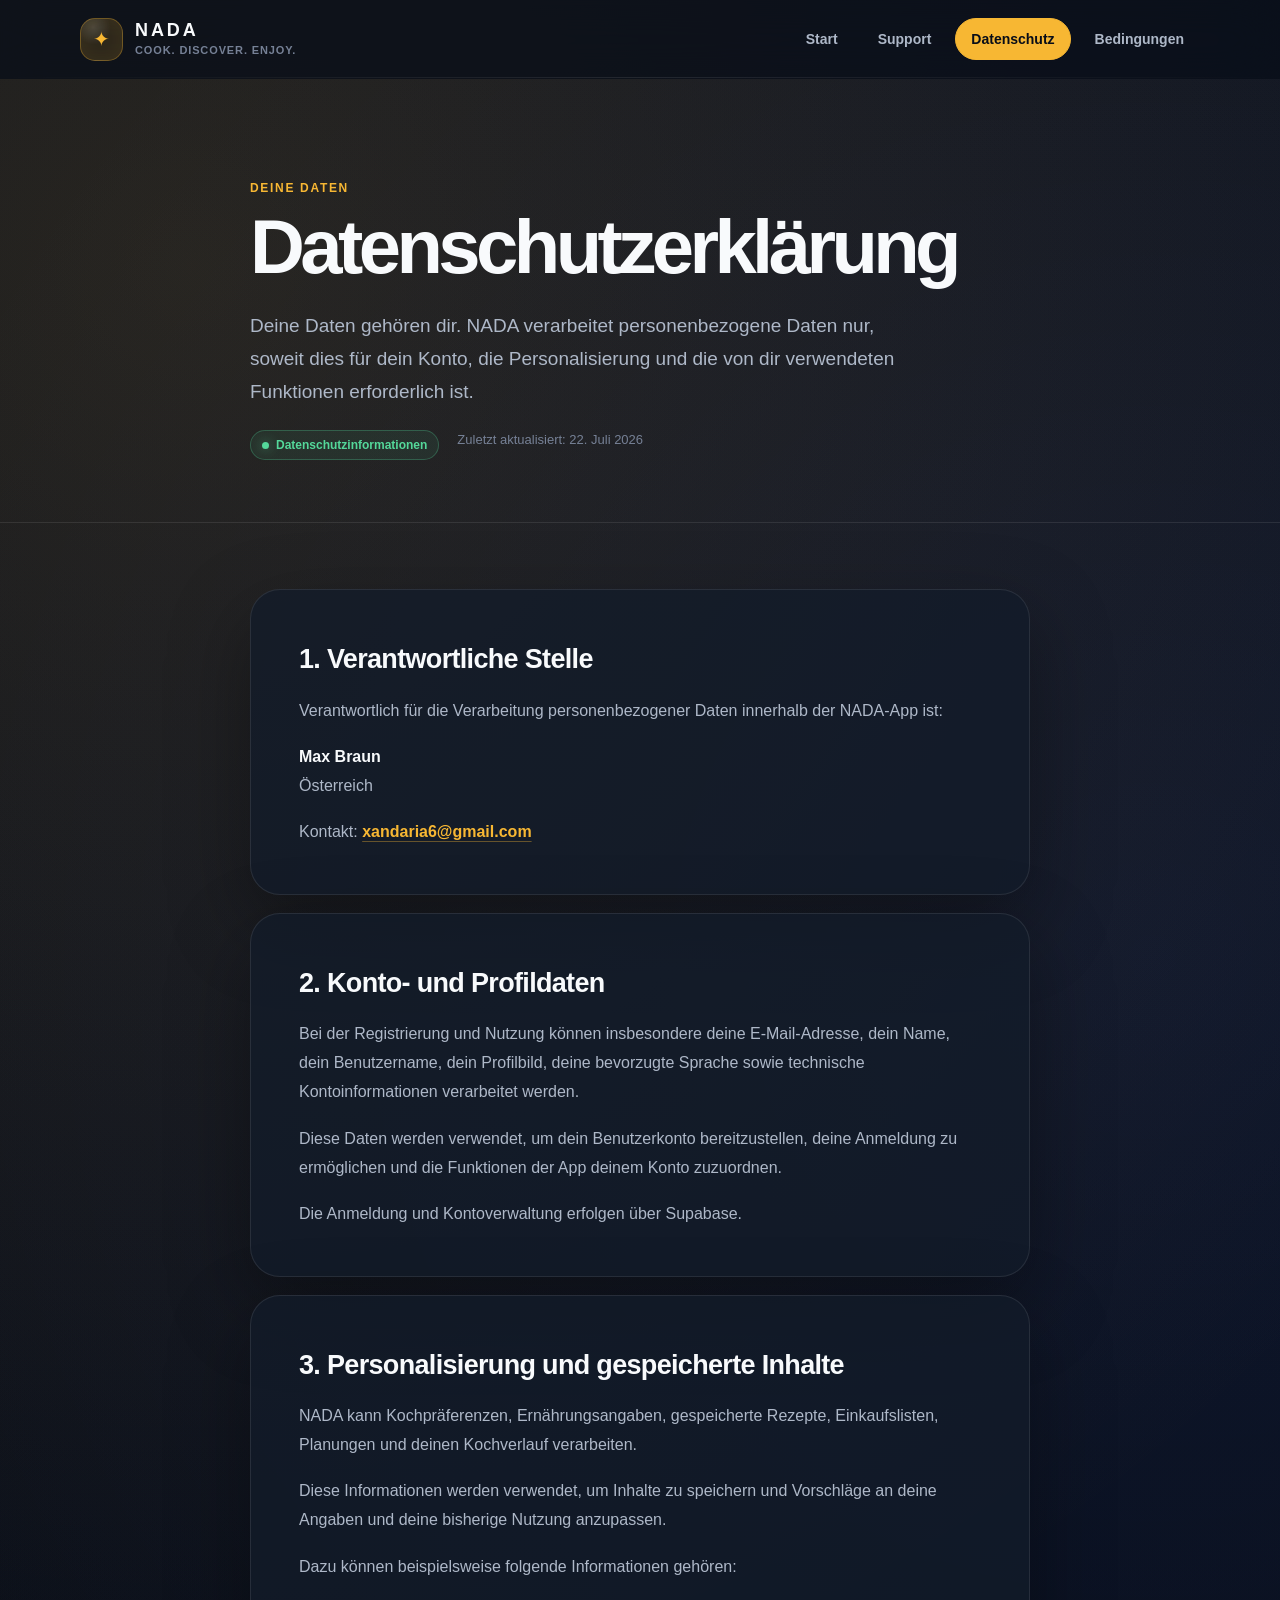
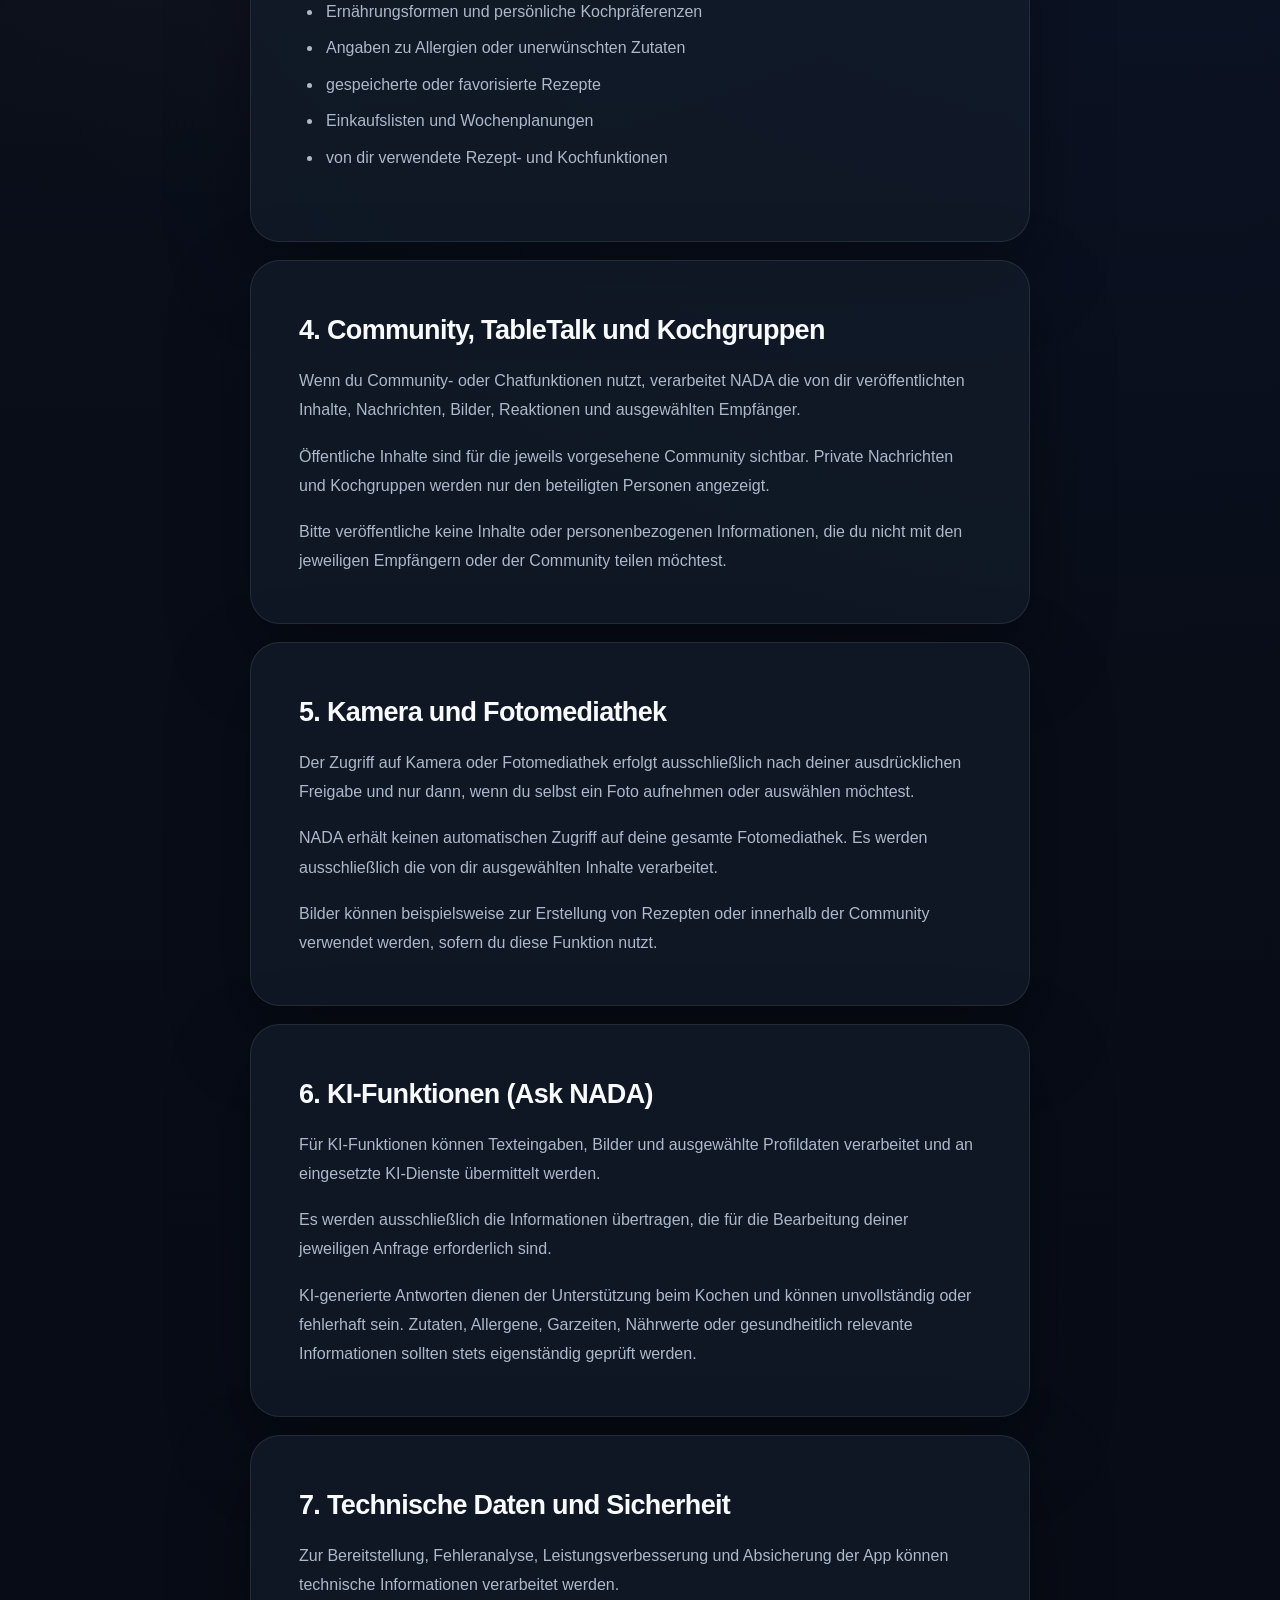
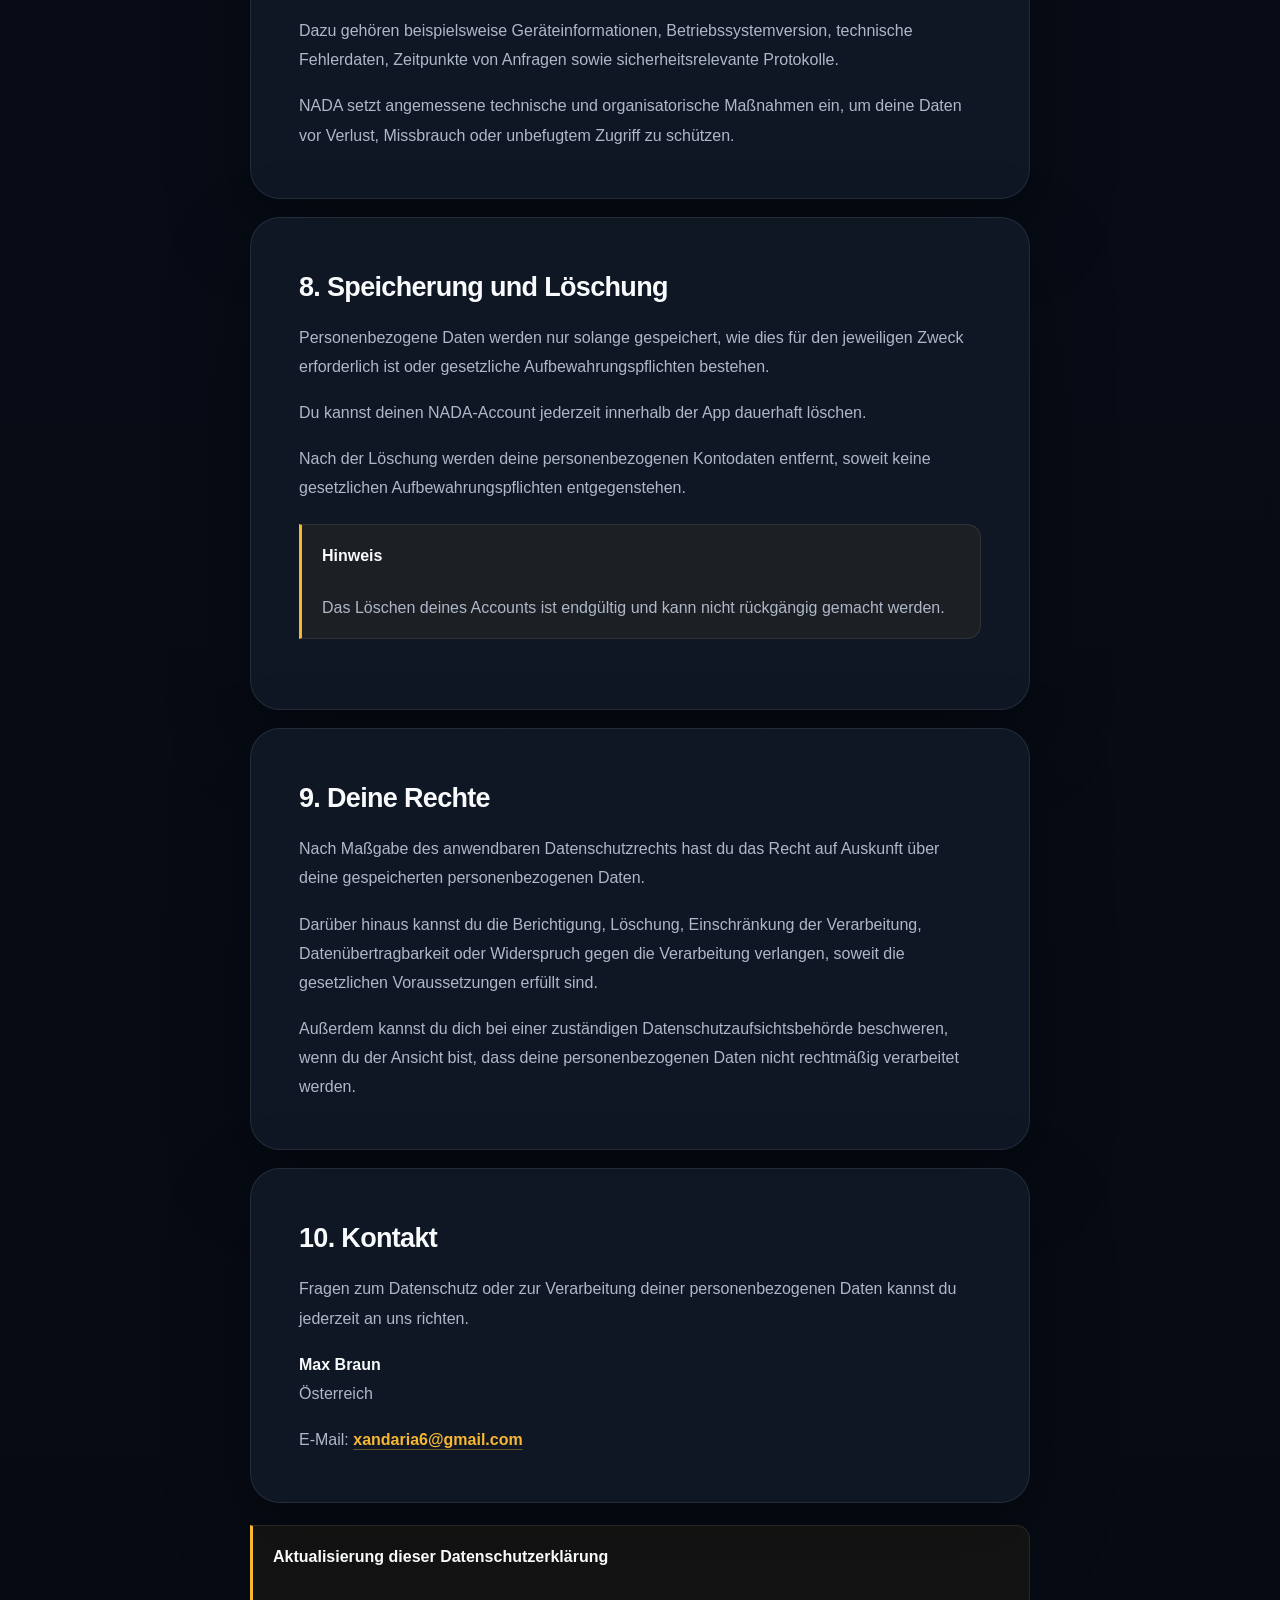
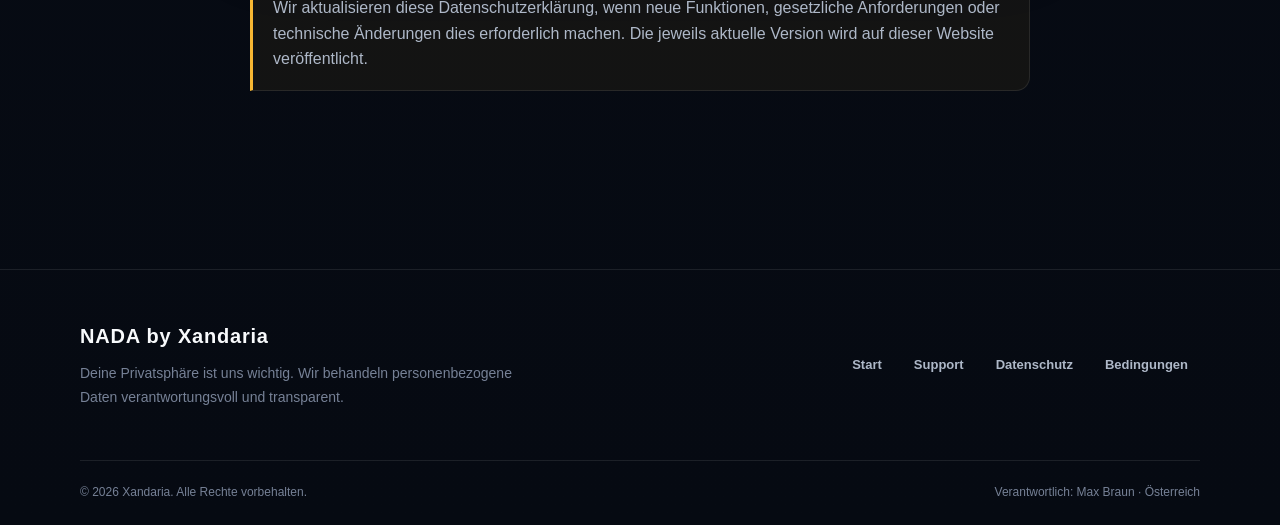
==== privacy.html @ f69afe4d "Add Nada privacy" ====
<!DOCTYPE html>
<html lang="de">
  <head>
    <meta charset="UTF-8" />

    <meta
      name="viewport"
      content="width=device-width, initial-scale=1"
    />

    <meta
      name="description"
      content="Datenschutzerklärung der NADA Koch-App von Xandaria. Informationen zu Kontodaten, Personalisierung, Community-Funktionen, Kamera, KI-Diensten und deinen Datenschutzrechten."
    />

    <meta name="theme-color" content="#080d18" />

    <title>Datenschutzerklärung – NADA</title>

    <link rel="stylesheet" href="styles.css" />
  </head>

  <body>
    <a class="skip-link" href="#main-content">
      Zum Inhalt springen
    </a>

    <header class="site-header">
      <div class="site-shell navigation">
        <a
          class="brand"
          href="index.html"
          aria-label="NADA Startseite"
        >
          <span
            class="brand-mark"
            aria-hidden="true"
          >
            <span>✦</span>
          </span>

          <span class="brand-copy">
            <span class="brand-name">
              NADA
            </span>

            <span class="brand-tagline">
              Cook. Discover. Enjoy.
            </span>
          </span>
        </a>

        <nav
          class="navigation-links"
          aria-label="Hauptnavigation"
        >
          <a
            class="navigation-link"
            href="index.html"
          >
            Start
          </a>

          <a
            class="navigation-link"
            href="support.html"
          >
            Support
          </a>

          <a
            class="navigation-link active"
            href="privacy.html"
            aria-current="page"
          >
            Datenschutz
          </a>

          <a
            class="navigation-link"
            href="terms.html"
          >
            Bedingungen
          </a>
        </nav>

        <a
          class="mobile-menu"
          href="index.html"
          aria-label="Zur Startseite"
        >
          ←
        </a>
      </div>
    </header>

    <main id="main-content">
      <section class="page-hero">
        <div class="reading-shell">
          <div class="page-hero-inner">
            <p class="section-kicker">
              Deine Daten
            </p>

            <h1 class="page-title">
              Datenschutzerklärung
            </h1>

            <p class="page-description">
              Deine Daten gehören dir. NADA verarbeitet
              personenbezogene Daten nur, soweit dies
              für dein Konto, die Personalisierung und
              die von dir verwendeten Funktionen
              erforderlich ist.
            </p>

            <div class="meta-row">
              <span class="status-pill">
                <span
                  class="status-dot"
                  aria-hidden="true"
                ></span>

                Datenschutzinformationen
              </span>

              <span>
                Zuletzt aktualisiert:
                22. Juli 2026
              </span>
            </div>
          </div>
        </div>
      </section>

      <section class="section-compact section-divider">
        <div class="reading-shell">
          <div class="content-card">
            <h2>
              1. Verantwortliche Stelle
            </h2>

            <p>
              Verantwortlich für die Verarbeitung
              personenbezogener Daten innerhalb der
              NADA-App ist:
            </p>

            <p>
              <strong>Max Braun</strong><br />
              Österreich
            </p>

            <p>
              Kontakt:
              <a
                class="text-link"
                href="mailto:xandaria6@gmail.com"
              >
                xandaria6@gmail.com
              </a>
            </p>
          </div>

          <div class="content-card">
            <h2>
              2. Konto- und Profildaten
            </h2>

            <p>
              Bei der Registrierung und Nutzung können
              insbesondere deine E-Mail-Adresse, dein
              Name, dein Benutzername, dein Profilbild,
              deine bevorzugte Sprache sowie technische
              Kontoinformationen verarbeitet werden.
            </p>

            <p>
              Diese Daten werden verwendet, um dein
              Benutzerkonto bereitzustellen, deine
              Anmeldung zu ermöglichen und die
              Funktionen der App deinem Konto
              zuzuordnen.
            </p>

            <p>
              Die Anmeldung und Kontoverwaltung erfolgen
              über Supabase.
            </p>
          </div>

          <div class="content-card">
            <h2>
              3. Personalisierung und gespeicherte Inhalte
            </h2>

            <p>
              NADA kann Kochpräferenzen,
              Ernährungsangaben, gespeicherte Rezepte,
              Einkaufslisten, Planungen und deinen
              Kochverlauf verarbeiten.
            </p>

            <p>
              Diese Informationen werden verwendet, um
              Inhalte zu speichern und Vorschläge an
              deine Angaben und deine bisherige Nutzung
              anzupassen.
            </p>

            <p>
              Dazu können beispielsweise folgende
              Informationen gehören:
            </p>

            <ul>
              <li>
                Ernährungsformen und persönliche
                Kochpräferenzen
              </li>

              <li>
                Angaben zu Allergien oder unerwünschten
                Zutaten
              </li>

              <li>
                gespeicherte oder favorisierte Rezepte
              </li>

              <li>
                Einkaufslisten und Wochenplanungen
              </li>

              <li>
                von dir verwendete Rezept- und
                Kochfunktionen
              </li>
            </ul>
          </div>

          <div class="content-card">
            <h2>
              4. Community, TableTalk und Kochgruppen
            </h2>

            <p>
              Wenn du Community- oder Chatfunktionen
              nutzt, verarbeitet NADA die von dir
              veröffentlichten Inhalte, Nachrichten,
              Bilder, Reaktionen und ausgewählten
              Empfänger.
            </p>

            <p>
              Öffentliche Inhalte sind für die jeweils
              vorgesehene Community sichtbar. Private
              Nachrichten und Kochgruppen werden nur den
              beteiligten Personen angezeigt.
            </p>

            <p>
              Bitte veröffentliche keine Inhalte oder
              personenbezogenen Informationen, die du
              nicht mit den jeweiligen Empfängern oder
              der Community teilen möchtest.
            </p>
          </div>
                    <div class="content-card">
            <h2>
              5. Kamera und Fotomediathek
            </h2>

            <p>
              Der Zugriff auf Kamera oder Fotomediathek
              erfolgt ausschließlich nach deiner
              ausdrücklichen Freigabe und nur dann,
              wenn du selbst ein Foto aufnehmen oder
              auswählen möchtest.
            </p>

            <p>
              NADA erhält keinen automatischen Zugriff
              auf deine gesamte Fotomediathek.
              Es werden ausschließlich die von dir
              ausgewählten Inhalte verarbeitet.
            </p>

            <p>
              Bilder können beispielsweise zur
              Erstellung von Rezepten oder innerhalb
              der Community verwendet werden,
              sofern du diese Funktion nutzt.
            </p>
          </div>

          <div class="content-card">
            <h2>
              6. KI-Funktionen (Ask NADA)
            </h2>

            <p>
              Für KI-Funktionen können Texteingaben,
              Bilder und ausgewählte Profildaten
              verarbeitet und an eingesetzte
              KI-Dienste übermittelt werden.
            </p>

            <p>
              Es werden ausschließlich die
              Informationen übertragen,
              die für die Bearbeitung deiner
              jeweiligen Anfrage erforderlich sind.
            </p>

            <p>
              KI-generierte Antworten dienen der
              Unterstützung beim Kochen und können
              unvollständig oder fehlerhaft sein.
              Zutaten, Allergene, Garzeiten,
              Nährwerte oder gesundheitlich
              relevante Informationen sollten
              stets eigenständig geprüft werden.
            </p>
          </div>

          <div class="content-card">
            <h2>
              7. Technische Daten und Sicherheit
            </h2>

            <p>
              Zur Bereitstellung, Fehleranalyse,
              Leistungsverbesserung und Absicherung
              der App können technische Informationen
              verarbeitet werden.
            </p>

            <p>
              Dazu gehören beispielsweise
              Geräteinformationen,
              Betriebssystemversion,
              technische Fehlerdaten,
              Zeitpunkte von Anfragen sowie
              sicherheitsrelevante Protokolle.
            </p>

            <p>
              NADA setzt angemessene technische
              und organisatorische Maßnahmen ein,
              um deine Daten vor Verlust,
              Missbrauch oder unbefugtem Zugriff
              zu schützen.
            </p>
          </div>

          <div class="content-card">
            <h2>
              8. Speicherung und Löschung
            </h2>

            <p>
              Personenbezogene Daten werden nur
              solange gespeichert,
              wie dies für den jeweiligen Zweck
              erforderlich ist oder gesetzliche
              Aufbewahrungspflichten bestehen.
            </p>

            <p>
              Du kannst deinen NADA-Account
              jederzeit innerhalb der App
              dauerhaft löschen.
            </p>

            <p>
              Nach der Löschung werden deine
              personenbezogenen Kontodaten
              entfernt, soweit keine gesetzlichen
              Aufbewahrungspflichten entgegenstehen.
            </p>

            <div class="notice">

              <strong>
                Hinweis
              </strong>

              <br><br>

              Das Löschen deines Accounts
              ist endgültig und kann nicht
              rückgängig gemacht werden.

            </div>

          </div>
                    <div class="content-card">
            <h2>
              9. Deine Rechte
            </h2>

            <p>
              Nach Maßgabe des anwendbaren
              Datenschutzrechts hast du das Recht auf
              Auskunft über deine gespeicherten
              personenbezogenen Daten.
            </p>

            <p>
              Darüber hinaus kannst du die
              Berichtigung, Löschung,
              Einschränkung der Verarbeitung,
              Datenübertragbarkeit oder Widerspruch
              gegen die Verarbeitung verlangen,
              soweit die gesetzlichen
              Voraussetzungen erfüllt sind.
            </p>

            <p>
              Außerdem kannst du dich bei einer
              zuständigen Datenschutzaufsichtsbehörde
              beschweren, wenn du der Ansicht bist,
              dass deine personenbezogenen Daten
              nicht rechtmäßig verarbeitet werden.
            </p>
          </div>

          <div class="content-card">
            <h2>
              10. Kontakt
            </h2>

            <p>
              Fragen zum Datenschutz oder zur
              Verarbeitung deiner personenbezogenen
              Daten kannst du jederzeit an uns
              richten.
            </p>

            <p>

              <strong>Max Braun</strong><br>
              Österreich

            </p>

            <p>

              E-Mail:

              <a
                class="text-link"
                href="mailto:xandaria6@gmail.com"
              >
                xandaria6@gmail.com
              </a>

            </p>

          </div>

          <div class="notice">

            <strong>
              Aktualisierung dieser Datenschutzerklärung
            </strong>

            <br><br>

            Wir aktualisieren diese
            Datenschutzerklärung,
            wenn neue Funktionen,
            gesetzliche Anforderungen
            oder technische Änderungen
            dies erforderlich machen.

            Die jeweils aktuelle Version
            wird auf dieser Website veröffentlicht.

          </div>

        </div>
      </section>

    </main>

    <footer class="site-footer">

      <div class="site-shell footer-inner">

        <div class="footer-brand">

          <p class="footer-title">

            NADA by Xandaria

          </p>

          <p class="footer-description">

            Deine Privatsphäre ist uns wichtig.
            Wir behandeln personenbezogene Daten
            verantwortungsvoll und transparent.

          </p>

        </div>

        <nav
          class="footer-links"
          aria-label="Footer Navigation"
        >

          <a
            class="footer-link"
            href="index.html"
          >
            Start
          </a>

          <a
            class="footer-link"
            href="support.html"
          >
            Support
          </a>

          <a
            class="footer-link"
            href="privacy.html"
          >
            Datenschutz
          </a>

          <a
            class="footer-link"
            href="terms.html"
          >
            Bedingungen
          </a>

        </nav>

      </div>

      <div class="site-shell footer-bottom">

        <p>

          © 2026 Xandaria.
          Alle Rechte vorbehalten.

        </p>

        <p>

          Verantwortlich:
          Max Braun · Österreich

        </p>

      </div>

    </footer>

  </body>
</html>
---- styles.css ----
:root {
  --midnight: #080d18;
  --midnight-soft: #0f1624;
  --surface: #131c2b;
  --surface-light: #1b2536;
  --card: rgba(24, 34, 51, 0.86);
  --card-solid: #182233;

  --honey: #f7b733;
  --honey-light: #ffd978;
  --honey-soft: rgba(247, 183, 51, 0.13);
  --honey-border: rgba(247, 183, 51, 0.34);

  --text: #f8fafc;
  --text-secondary: #aeb8c8;
  --text-muted: #768196;

  --border: rgba(255, 255, 255, 0.09);
  --border-strong: rgba(255, 255, 255, 0.15);

  --success: #54d89a;
  --danger: #ff7a86;

  --shadow-small: 0 10px 30px rgba(0, 0, 0, 0.18);
  --shadow-large: 0 30px 80px rgba(0, 0, 0, 0.34);
  --shadow-honey: 0 20px 60px rgba(247, 183, 51, 0.12);

  --radius-small: 14px;
  --radius-medium: 20px;
  --radius-large: 30px;
  --radius-pill: 999px;

  --content-width: 1120px;
  --reading-width: 780px;
}

* {
  box-sizing: border-box;
}

html {
  scroll-behavior: smooth;
  background: var(--midnight);
}

body {
  min-height: 100vh;
  margin: 0;
  overflow-x: hidden;
  color: var(--text);
  background:
    radial-gradient(
      circle at 15% 5%,
      rgba(247, 183, 51, 0.12),
      transparent 30%
    ),
    radial-gradient(
      circle at 90% 18%,
      rgba(68, 112, 255, 0.08),
      transparent 30%
    ),
    linear-gradient(
      180deg,
      #0b111e 0%,
      var(--midnight) 42%,
      #060a12 100%
    );
  font-family:
    Inter,
    -apple-system,
    BlinkMacSystemFont,
    "Segoe UI",
    Roboto,
    Helvetica,
    Arial,
    sans-serif;
  line-height: 1.6;
  -webkit-font-smoothing: antialiased;
  text-rendering: optimizeLegibility;
}

body::before {
  position: fixed;
  inset: 0;
  z-index: -2;
  pointer-events: none;
  content: "";
  opacity: 0.35;
  background-image:
    linear-gradient(
      rgba(255, 255, 255, 0.018) 1px,
      transparent 1px
    ),
    linear-gradient(
      90deg,
      rgba(255, 255, 255, 0.018) 1px,
      transparent 1px
    );
  background-size: 52px 52px;
  mask-image: linear-gradient(
    to bottom,
    black,
    transparent 82%
  );
}

body::after {
  position: fixed;
  top: -220px;
  left: 50%;
  z-index: -1;
  width: 760px;
  height: 760px;
  pointer-events: none;
  content: "";
  border-radius: 50%;
  transform: translateX(-50%);
  background: rgba(247, 183, 51, 0.04);
  filter: blur(100px);
}

img,
svg {
  display: block;
  max-width: 100%;
}

button,
a {
  font: inherit;
}

a {
  color: inherit;
  text-decoration: none;
}

a:focus-visible,
button:focus-visible {
  outline: 3px solid rgba(247, 183, 51, 0.58);
  outline-offset: 4px;
}

::selection {
  color: var(--midnight);
  background: var(--honey);
}

.site-shell {
  width: min(
    calc(100% - 40px),
    var(--content-width)
  );
  margin: 0 auto;
}

.reading-shell {
  width: min(
    calc(100% - 40px),
    var(--reading-width)
  );
  margin: 0 auto;
}

.site-header {
  position: sticky;
  top: 0;
  z-index: 100;
  border-bottom: 1px solid transparent;
  background: rgba(8, 13, 24, 0.72);
  backdrop-filter: blur(22px);
  -webkit-backdrop-filter: blur(22px);
}

.site-header::after {
  position: absolute;
  right: 0;
  bottom: 0;
  left: 0;
  height: 1px;
  content: "";
  background: linear-gradient(
    90deg,
    transparent,
    var(--border),
    transparent
  );
}

.navigation {
  min-height: 78px;
  display: flex;
  align-items: center;
  justify-content: space-between;
  gap: 28px;
}

.brand {
  display: inline-flex;
  align-items: center;
  gap: 12px;
  flex-shrink: 0;
}

.brand-mark {
  width: 43px;
  height: 43px;
  display: inline-grid;
  place-items: center;
  border: 1px solid var(--honey-border);
  border-radius: 15px;
  color: var(--honey);
  background:
    radial-gradient(
      circle at 30% 20%,
      rgba(255, 255, 255, 0.14),
      transparent 40%
    ),
    var(--honey-soft);
  box-shadow: inset 0 0 22px rgba(247, 183, 51, 0.08);
}

.brand-mark span {
  font-size: 20px;
  line-height: 1;
}

.brand-copy {
  display: flex;
  flex-direction: column;
  line-height: 1.05;
}

.brand-name {
  color: var(--text);
  font-size: 18px;
  font-weight: 800;
  letter-spacing: 0.16em;
}

.brand-tagline {
  margin-top: 5px;
  color: var(--text-muted);
  font-size: 11px;
  font-weight: 600;
  letter-spacing: 0.08em;
  text-transform: uppercase;
}

.navigation-links {
  display: flex;
  align-items: center;
  gap: 8px;
}

.navigation-link {
  min-height: 42px;
  display: inline-flex;
  align-items: center;
  padding: 0 15px;
  border: 1px solid transparent;
  border-radius: var(--radius-pill);
  color: var(--text-secondary);
  font-size: 14px;
  font-weight: 650;
  transition:
    color 160ms ease,
    background-color 160ms ease,
    border-color 160ms ease,
    transform 160ms ease;
}

.navigation-link:hover {
  color: var(--text);
  border-color: var(--border);
  background: rgba(255, 255, 255, 0.04);
  transform: translateY(-1px);
}

.navigation-link.active {
  color: var(--midnight);
  border-color: var(--honey);
  background: var(--honey);
}

.mobile-menu {
  display: none;
}

.hero {
  position: relative;
  min-height: calc(100vh - 78px);
  display: grid;
  align-items: center;
  padding: 88px 0 108px;
}

.hero-content {
  position: relative;
  z-index: 2;
  max-width: 820px;
}

.eyebrow {
  width: fit-content;
  min-height: 34px;
  display: inline-flex;
  align-items: center;
  gap: 9px;
  margin-bottom: 24px;
  padding: 0 14px;
  border: 1px solid var(--honey-border);
  border-radius: var(--radius-pill);
  color: var(--honey-light);
  background: var(--honey-soft);
  font-size: 12px;
  font-weight: 750;
  letter-spacing: 0.12em;
  text-transform: uppercase;
}

.eyebrow-dot {
  width: 7px;
  height: 7px;
  border-radius: 50%;
  background: var(--honey);
  box-shadow: 0 0 16px var(--honey);
}

.hero-title {
  max-width: 900px;
  margin: 0;
  color: var(--text);
  font-size: clamp(52px, 9vw, 108px);
  font-weight: 850;
  letter-spacing: -0.07em;
  line-height: 0.92;
}

.hero-title .accent {
  display: block;
  margin-top: 12px;
  color: var(--honey);
}

.hero-description {
  max-width: 670px;
  margin: 31px 0 0;
  color: var(--text-secondary);
  font-size: clamp(18px, 2vw, 22px);
  line-height: 1.65;
}

.hero-actions {
  display: flex;
  flex-wrap: wrap;
  gap: 14px;
  margin-top: 38px;
}

.button {
  min-height: 54px;
  display: inline-flex;
  align-items: center;
  justify-content: center;
  gap: 9px;
  padding: 0 22px;
  border: 1px solid transparent;
  border-radius: var(--radius-pill);
  cursor: pointer;
  font-size: 15px;
  font-weight: 750;
  transition:
    transform 170ms ease,
    box-shadow 170ms ease,
    border-color 170ms ease,
    background-color 170ms ease;
}

.button:hover {
  transform: translateY(-2px);
}

.button-primary {
  color: var(--midnight);
  border-color: var(--honey);
  background: var(--honey);
  box-shadow: var(--shadow-honey);
}

.button-primary:hover {
  background: var(--honey-light);
  box-shadow: 0 20px 60px rgba(247, 183, 51, 0.2);
}

.button-secondary {
  color: var(--text);
  border-color: var(--border-strong);
  background: rgba(255, 255, 255, 0.045);
  backdrop-filter: blur(10px);
}

.button-secondary:hover {
  border-color: var(--honey-border);
  background: var(--honey-soft);
}

.button-icon {
  font-size: 18px;
  line-height: 1;
}

.hero-orb {
  position: absolute;
  top: 48%;
  right: -140px;
  z-index: 0;
  width: min(48vw, 620px);
  aspect-ratio: 1;
  border: 1px solid rgba(247, 183, 51, 0.12);
  border-radius: 50%;
  transform: translateY(-50%);
  background:
    radial-gradient(
      circle at 32% 25%,
      rgba(247, 183, 51, 0.24),
      transparent 28%
    ),
    radial-gradient(
      circle at 50% 50%,
      rgba(30, 42, 64, 0.9),
      rgba(8, 13, 24, 0.4) 68%
    );
  box-shadow:
    inset 0 0 80px rgba(247, 183, 51, 0.06),
    0 0 120px rgba(247, 183, 51, 0.05);
}

.hero-orb::before,
.hero-orb::after {
  position: absolute;
  border: 1px solid rgba(247, 183, 51, 0.11);
  border-radius: 50%;
  content: "";
}

.hero-orb::before {
  inset: 14%;
}

.hero-orb::after {
  inset: 29%;
}

.section {
  padding: 96px 0;
}

.section-compact {
  padding: 66px 0;
}

.section-divider {
  border-top: 1px solid var(--border);
}

.section-heading {
  max-width: 720px;
  margin-bottom: 42px;
}

.section-kicker {
  margin: 0 0 12px;
  color: var(--honey);
  font-size: 12px;
  font-weight: 800;
  letter-spacing: 0.14em;
  text-transform: uppercase;
}

.section-title {
  margin: 0;
  color: var(--text);
  font-size: clamp(34px, 5vw, 56px);
  font-weight: 820;
  letter-spacing: -0.045em;
  line-height: 1.04;
}

.section-description {
  max-width: 660px;
  margin: 18px 0 0;
  color: var(--text-secondary);
  font-size: 18px;
  line-height: 1.75;
}

.card-grid {
  display: grid;
  grid-template-columns:
    repeat(3, minmax(0, 1fr));
  gap: 18px;
}

.card {
  position: relative;
  overflow: hidden;
  padding: 26px;
  border: 1px solid var(--border);
  border-radius: var(--radius-large);
  background:
    linear-gradient(
      145deg,
      rgba(255, 255, 255, 0.045),
      transparent 45%
    ),
    var(--card);
  box-shadow: var(--shadow-small);
  transition:
    transform 180ms ease,
    border-color 180ms ease,
    box-shadow 180ms ease;
}

.card:hover {
  border-color: var(--honey-border);
  transform: translateY(-4px);
  box-shadow: var(--shadow-large);
}

.card-icon {
  width: 52px;
  height: 52px;
  display: inline-grid;
  place-items: center;
  margin-bottom: 22px;
  border: 1px solid var(--honey-border);
  border-radius: 18px;
  color: var(--honey);
  background: var(--honey-soft);
  font-size: 24px;
}

.card-title {
  margin: 0;
  color: var(--text);
  font-size: 20px;
  font-weight: 760;
  line-height: 1.3;
}

.card-description {
  margin: 11px 0 0;
  color: var(--text-secondary);
  font-size: 15px;
  line-height: 1.72;
}

.info-panel {
  padding: 34px;
  border: 1px solid var(--honey-border);
  border-radius: var(--radius-large);
  background:
    linear-gradient(
      135deg,
      rgba(247, 183, 51, 0.11),
      rgba(24, 34, 51, 0.75) 45%,
      rgba(16, 23, 36, 0.88)
    );
  box-shadow: var(--shadow-honey);
}

.info-panel-title {
  margin: 0;
  color: var(--text);
  font-size: clamp(26px, 4vw, 38px);
  font-weight: 800;
  letter-spacing: -0.035em;
}

.info-panel-text {
  max-width: 680px;
  margin: 14px 0 0;
  color: var(--text-secondary);
  font-size: 17px;
  line-height: 1.75;
}

.page-hero {
  padding: 100px 0 62px;
}

.page-hero-inner {
  max-width: 800px;
}

.page-title {
  margin: 0;
  color: var(--text);
  font-size: clamp(44px, 8vw, 76px);
  font-weight: 850;
  letter-spacing: -0.06em;
  line-height: 0.98;
}

.page-description {
  max-width: 680px;
  margin: 24px 0 0;
  color: var(--text-secondary);
  font-size: 19px;
  line-height: 1.75;
}

.content-card {
  padding: clamp(24px, 5vw, 48px);
  border: 1px solid var(--border);
  border-radius: var(--radius-large);
  background: rgba(18, 27, 42, 0.78);
  box-shadow: var(--shadow-large);
}

.content-card + .content-card {
  margin-top: 18px;
}

.content-card h2 {
  margin: 0 0 14px;
  color: var(--text);
  font-size: 27px;
  font-weight: 780;
  letter-spacing: -0.025em;
}

.content-card h3 {
  margin: 31px 0 11px;
  color: var(--text);
  font-size: 19px;
  font-weight: 750;
}

.content-card p {
  margin: 0 0 17px;
  color: var(--text-secondary);
  font-size: 16px;
  line-height: 1.82;
}

.content-card p:last-child {
  margin-bottom: 0;
}

.content-card ul,
.content-card ol {
  margin: 13px 0 22px;
  padding-left: 24px;
  color: var(--text-secondary);
}

.content-card li {
  margin-bottom: 9px;
  padding-left: 3px;
  line-height: 1.72;
}

.content-card strong {
  color: var(--text);
}

.text-link {
  color: var(--honey);
  font-weight: 700;
  text-decoration: underline;
  text-decoration-color: rgba(247, 183, 51, 0.36);
  text-underline-offset: 4px;
}

.text-link:hover {
  color: var(--honey-light);
  text-decoration-color: var(--honey-light);
}

.faq-list {
  display: grid;
  gap: 14px;
}

.faq-item {
  overflow: hidden;
  border: 1px solid var(--border);
  border-radius: var(--radius-medium);
  background: rgba(255, 255, 255, 0.025);
}

.faq-item summary {
  position: relative;
  padding: 21px 58px 21px 22px;
  cursor: pointer;
  color: var(--text);
  font-size: 16px;
  font-weight: 720;
  list-style: none;
}

.faq-item summary::-webkit-details-marker {
  display: none;
}

.faq-item summary::after {
  position: absolute;
  top: 50%;
  right: 22px;
  color: var(--honey);
  content: "+";
  font-size: 24px;
  font-weight: 400;
  line-height: 1;
  transform: translateY(-50%);
  transition: transform 160ms ease;
}

.faq-item[open] summary::after {
  transform:
    translateY(-50%)
    rotate(45deg);
}

.faq-content {
  padding: 0 22px 21px;
  color: var(--text-secondary);
  font-size: 15px;
  line-height: 1.75;
}

.contact-card {
  display: flex;
  align-items: center;
  justify-content: space-between;
  gap: 26px;
  margin-top: 20px;
  padding: 28px;
  border: 1px solid var(--honey-border);
  border-radius: var(--radius-large);
  background: var(--honey-soft);
}

.contact-card-copy h2 {
  margin: 0;
  color: var(--text);
  font-size: 25px;
  font-weight: 780;
}

.contact-card-copy p {
  margin: 8px 0 0;
  color: var(--text-secondary);
}

.contact-email {
  flex-shrink: 0;
}

.notice {
  margin: 22px 0;
  padding: 18px 20px;
  border: 1px solid var(--border);
  border-left: 3px solid var(--honey);
  border-radius: 0 var(--radius-small) var(--radius-small) 0;
  color: var(--text-secondary);
  background: rgba(247, 183, 51, 0.055);
}

.notice strong {
  color: var(--text);
}

.meta-row {
  display: flex;
  flex-wrap: wrap;
  gap: 10px 18px;
  margin-top: 22px;
  color: var(--text-muted);
  font-size: 13px;
}

.status-pill {
  min-height: 30px;
  display: inline-flex;
  align-items: center;
  gap: 7px;
  padding: 0 11px;
  border: 1px solid rgba(84, 216, 154, 0.28);
  border-radius: var(--radius-pill);
  color: var(--success);
  background: rgba(84, 216, 154, 0.08);
  font-size: 12px;
  font-weight: 750;
}

.status-dot {
  width: 7px;
  height: 7px;
  border-radius: 50%;
  background: var(--success);
  box-shadow: 0 0 12px rgba(84, 216, 154, 0.6);
}

.site-footer {
  margin-top: 90px;
  border-top: 1px solid var(--border);
}

.footer-inner {
  min-height: 190px;
  display: grid;
  grid-template-columns:
    1fr auto;
  align-items: center;
  gap: 28px;
}

.footer-brand {
  max-width: 460px;
}

.footer-title {
  margin: 0;
  color: var(--text);
  font-size: 20px;
  font-weight: 780;
  letter-spacing: 0.04em;
}

.footer-description {
  margin: 10px 0 0;
  color: var(--text-muted);
  font-size: 14px;
  line-height: 1.7;
}

.footer-links {
  display: flex;
  flex-wrap: wrap;
  justify-content: flex-end;
  gap: 8px;
}

.footer-link {
  padding: 9px 12px;
  border-radius: var(--radius-pill);
  color: var(--text-secondary);
  font-size: 13px;
  font-weight: 650;
  transition:
    color 160ms ease,
    background-color 160ms ease;
}

.footer-link:hover {
  color: var(--honey);
  background: var(--honey-soft);
}

.footer-bottom {
  min-height: 65px;
  display: flex;
  align-items: center;
  justify-content: space-between;
  gap: 24px;
  border-top: 1px solid var(--border);
  color: var(--text-muted);
  font-size: 12px;
}

.footer-bottom p {
  margin: 0;
}

.skip-link {
  position: fixed;
  top: 14px;
  left: 14px;
  z-index: 1000;
  padding: 12px 16px;
  border-radius: var(--radius-small);
  color: var(--midnight);
  background: var(--honey);
  font-weight: 750;
  transform: translateY(-160%);
  transition: transform 150ms ease;
}

.skip-link:focus {
  transform: translateY(0);
}

.spacer-small {
  height: 18px;
}

.spacer-medium {
  height: 38px;
}

.spacer-large {
  height: 70px;
}

.text-center {
  text-align: center;
}

.text-muted {
  color: var(--text-muted);
}

.text-honey {
  color: var(--honey);
}

@media (max-width: 900px) {
  .navigation {
    min-height: 72px;
  }

  .brand-tagline {
    display: none;
  }

  .navigation-links {
    gap: 2px;
  }

  .navigation-link {
    padding: 0 11px;
    font-size: 13px;
  }

  .hero {
    min-height: auto;
    padding: 96px 0 100px;
  }

  .hero-content {
    max-width: 700px;
  }

  .hero-orb {
    top: 46%;
    right: -250px;
    width: 610px;
    opacity: 0.6;
  }

  .card-grid {
    grid-template-columns:
      repeat(2, minmax(0, 1fr));
  }

  .card-grid .card:last-child {
    grid-column: span 2;
  }

  .footer-inner {
    grid-template-columns: 1fr;
    padding: 48px 0;
  }

  .footer-links {
    justify-content: flex-start;
  }
}

@media (max-width: 680px) {
  .site-shell,
  .reading-shell {
    width: min(
      calc(100% - 28px),
      var(--content-width)
    );
  }

  .site-header {
    position: relative;
  }

  .navigation {
    min-height: 74px;
  }

  .brand-mark {
    width: 39px;
    height: 39px;
    border-radius: 13px;
  }

  .brand-name {
    font-size: 16px;
  }

  .navigation-links {
    display: none;
  }

  .mobile-menu {
    min-width: 44px;
    min-height: 44px;
    display: inline-flex;
    align-items: center;
    justify-content: center;
    border: 1px solid var(--border);
    border-radius: 14px;
    color: var(--text);
    background: rgba(255, 255, 255, 0.035);
  }

  .hero {
    padding: 74px 0 82px;
  }

  .eyebrow {
    margin-bottom: 19px;
    font-size: 10px;
  }

  .hero-title {
    font-size: clamp(46px, 17vw, 68px);
    letter-spacing: -0.065em;
  }

  .hero-title .accent {
    margin-top: 8px;
  }

  .hero-description {
    margin-top: 24px;
    font-size: 17px;
  }

  .hero-actions {
    display: grid;
    grid-template-columns: 1fr;
    margin-top: 31px;
  }

  .button {
    width: 100%;
  }

  .hero-orb {
    top: 51%;
    right: -330px;
    width: 560px;
    opacity: 0.46;
  }

  .section {
    padding: 72px 0;
  }

  .section-compact {
    padding: 52px 0;
  }

  .section-heading {
    margin-bottom: 30px;
  }

  .section-description {
    font-size: 16px;
  }

  .card-grid {
    grid-template-columns: 1fr;
  }

  .card-grid .card:last-child {
    grid-column: auto;
  }

  .card {
    padding: 23px;
  }

  .info-panel {
    padding: 25px;
  }

  .page-hero {
    padding: 72px 0 44px;
  }

  .page-description {
    font-size: 17px;
  }

  .content-card {
    border-radius: 23px;
  }

  .contact-card {
    align-items: stretch;
    flex-direction: column;
    padding: 24px;
  }

  .contact-email {
    width: 100%;
  }

  .footer-inner {
    min-height: auto;
  }

  .footer-links {
    display: grid;
    grid-template-columns:
      repeat(2, minmax(0, 1fr));
    width: 100%;
  }

  .footer-link {
    padding: 10px 0;
  }

  .footer-bottom {
    min-height: auto;
    align-items: flex-start;
    flex-direction: column;
    padding: 22px 0 28px;
  }
}

@media (max-width: 390px) {
  .site-shell,
  .reading-shell {
    width: min(
      calc(100% - 22px),
      var(--content-width)
    );
  }

  .hero-title {
    font-size: 43px;
  }

  .brand {
    gap: 9px;
  }

  .brand-name {
    font-size: 15px;
    letter-spacing: 0.12em;
  }

  .card,
  .content-card {
    padding: 20px;
  }
}

@media (prefers-reduced-motion: reduce) {
  *,
  *::before,
  *::after {
    scroll-behavior: auto !important;
    animation-duration: 0.01ms !important;
    animation-iteration-count: 1 !important;
    transition-duration: 0.01ms !important;
  }
}
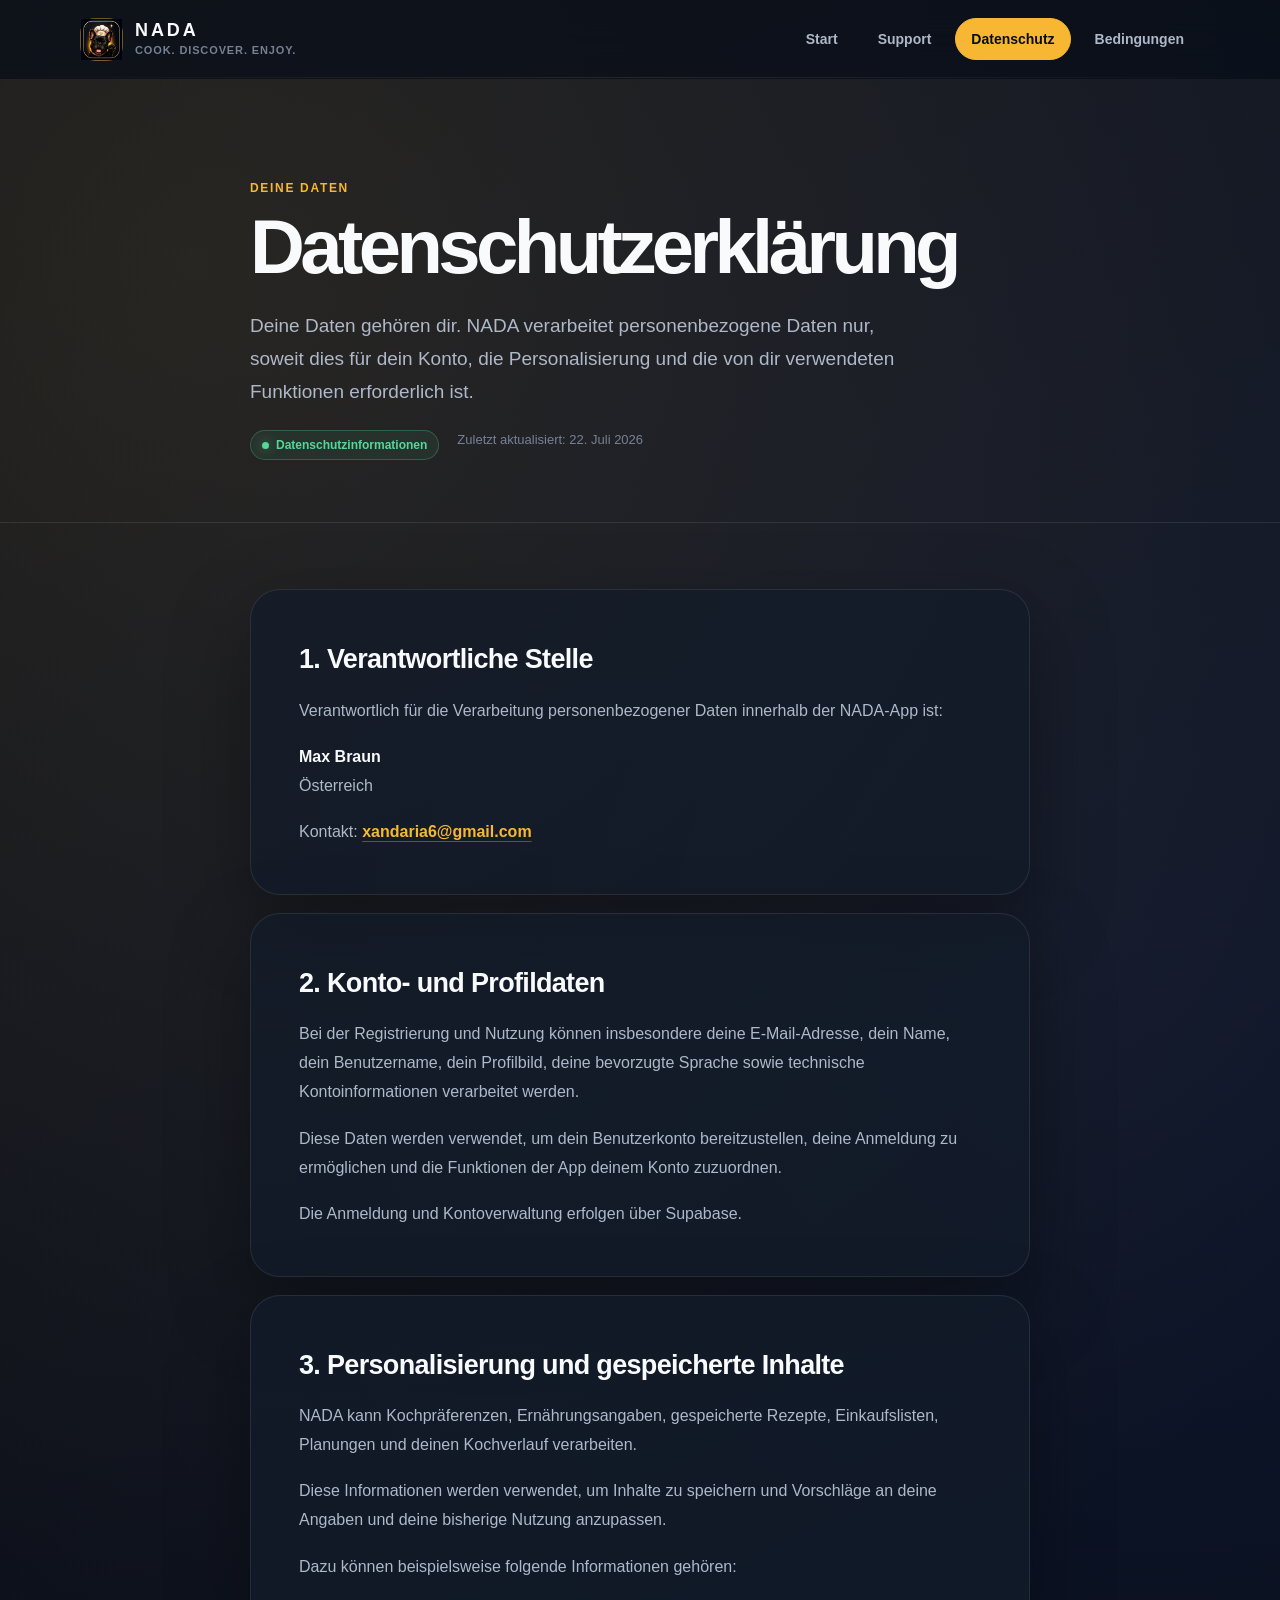
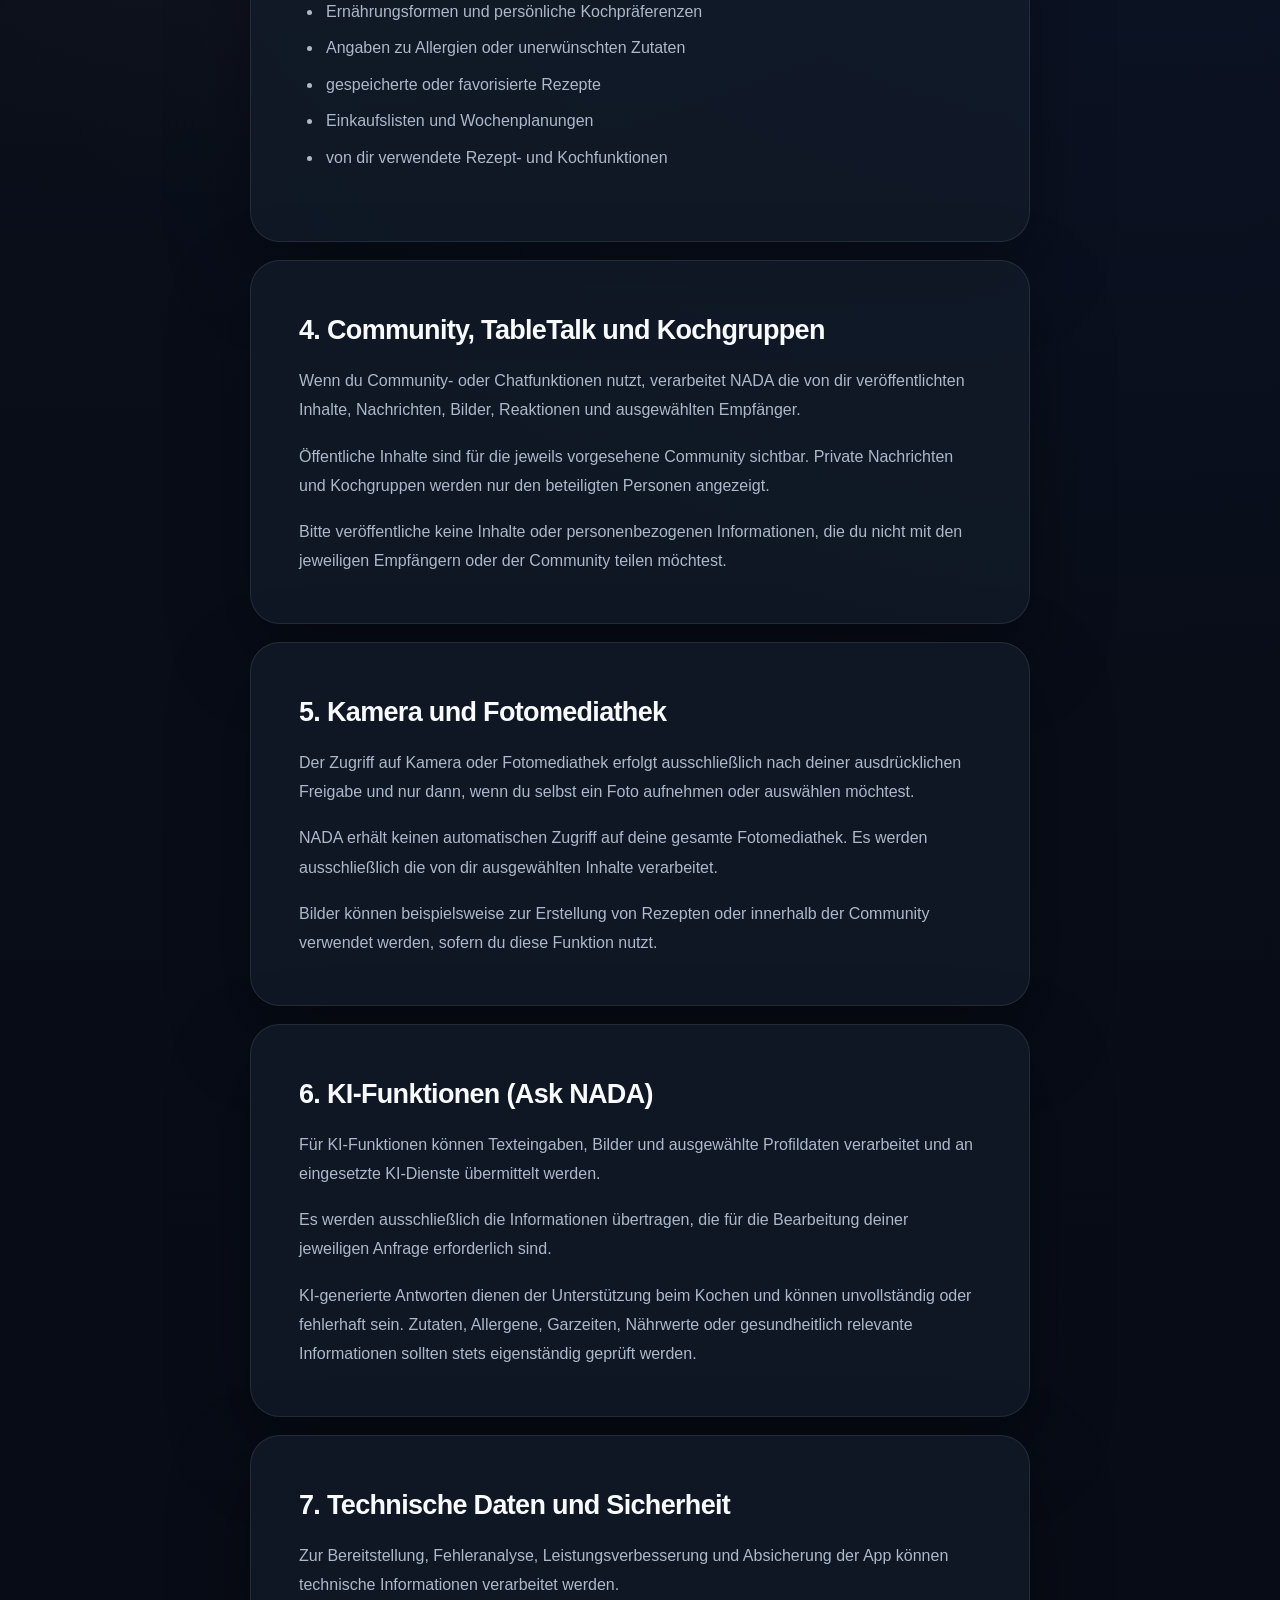
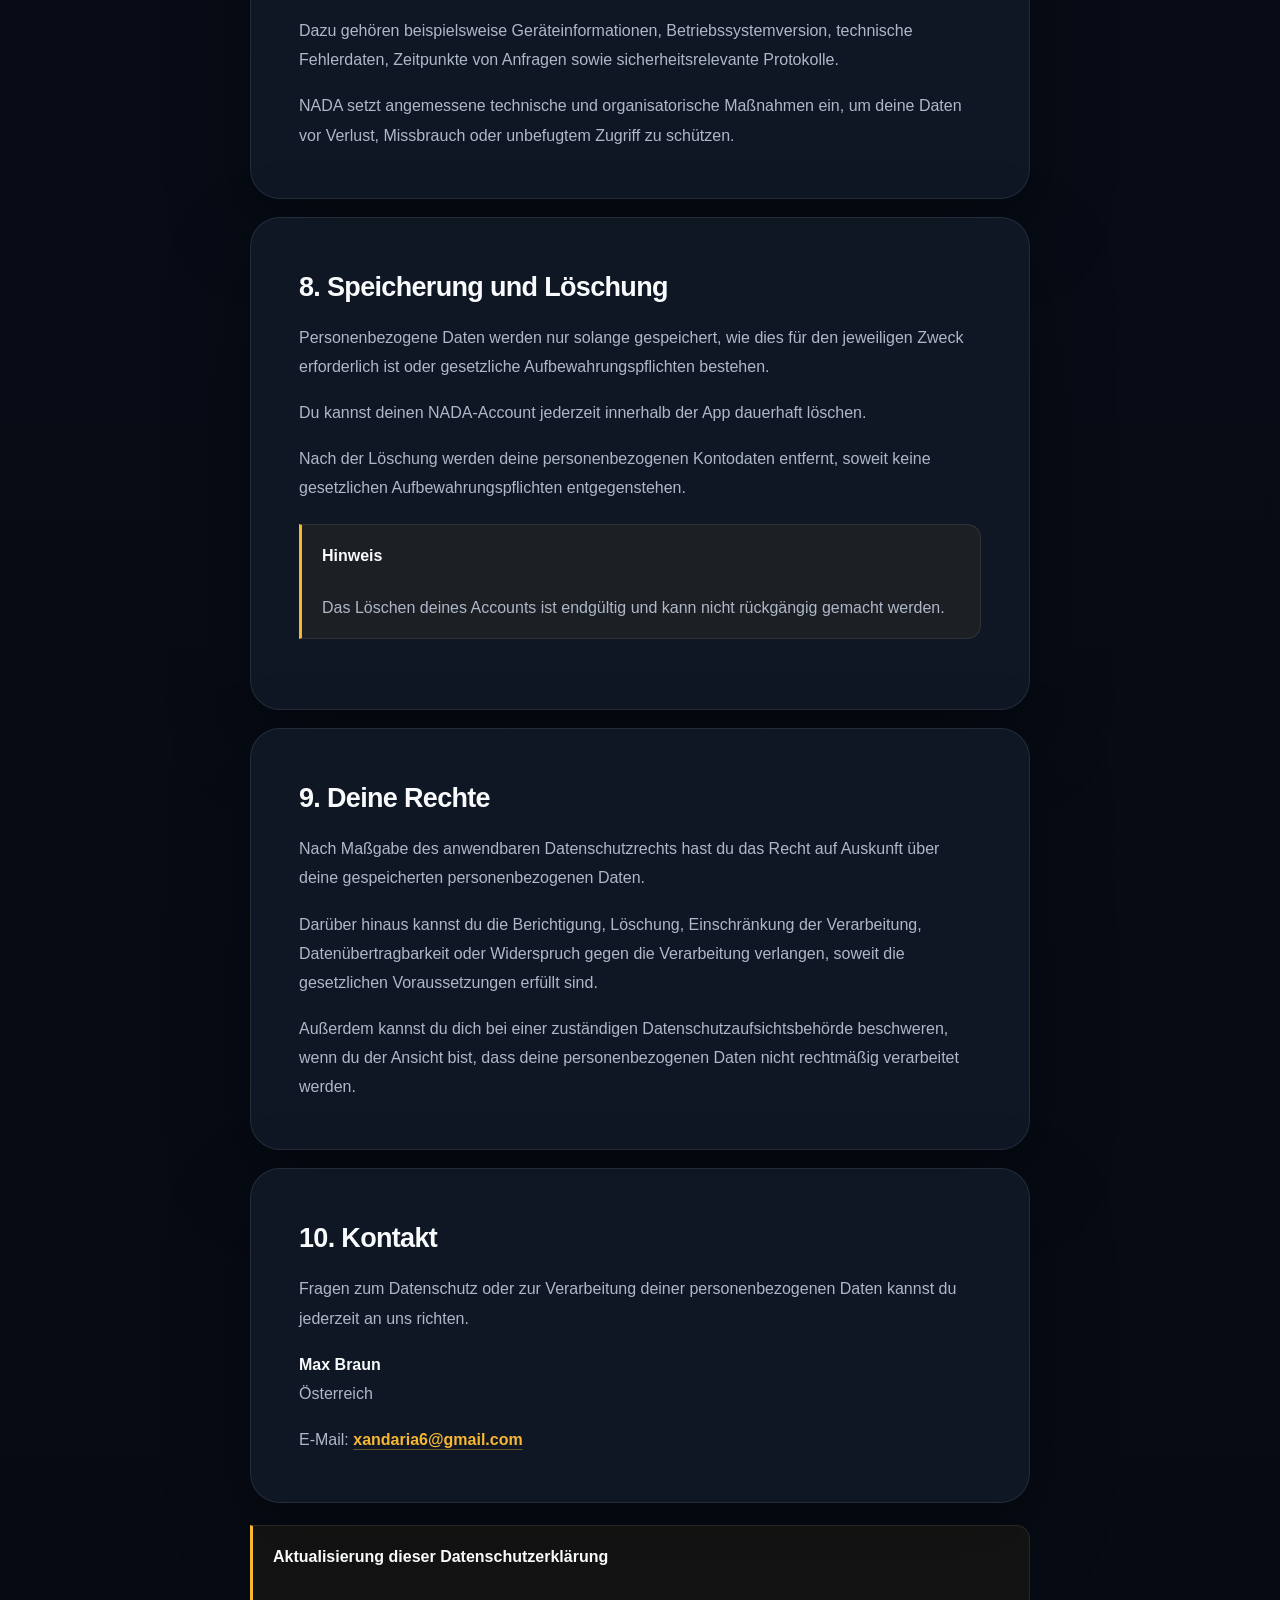
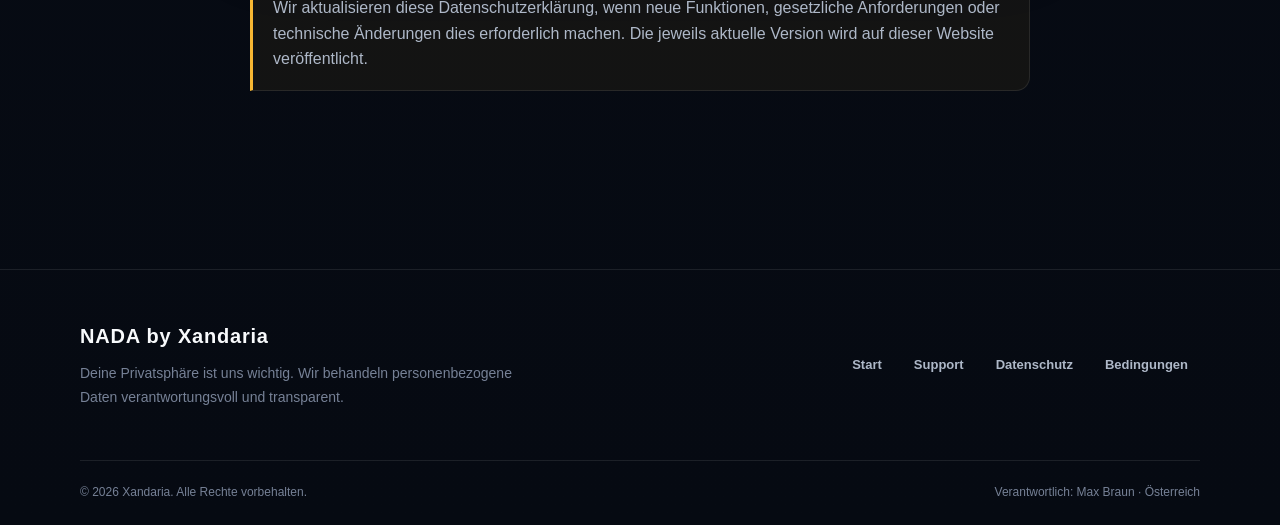
==== commit 26e8fa59: "Update privacy.html" ====
--- a/privacy.html
+++ b/privacy.html
@@ -32,11 +32,12 @@
           href="index.html"
           aria-label="NADA Startseite"
         >
-          <span
-            class="brand-mark"
-            aria-hidden="true"
-          >
-            <span>✦</span>
+         <span class="brand-mark">
+            <img
+              src="assets/nada-logo.png"
+              alt="NADA Logo"
+              class="brand-logo"
+            />
           </span>
 
           <span class="brand-copy">
